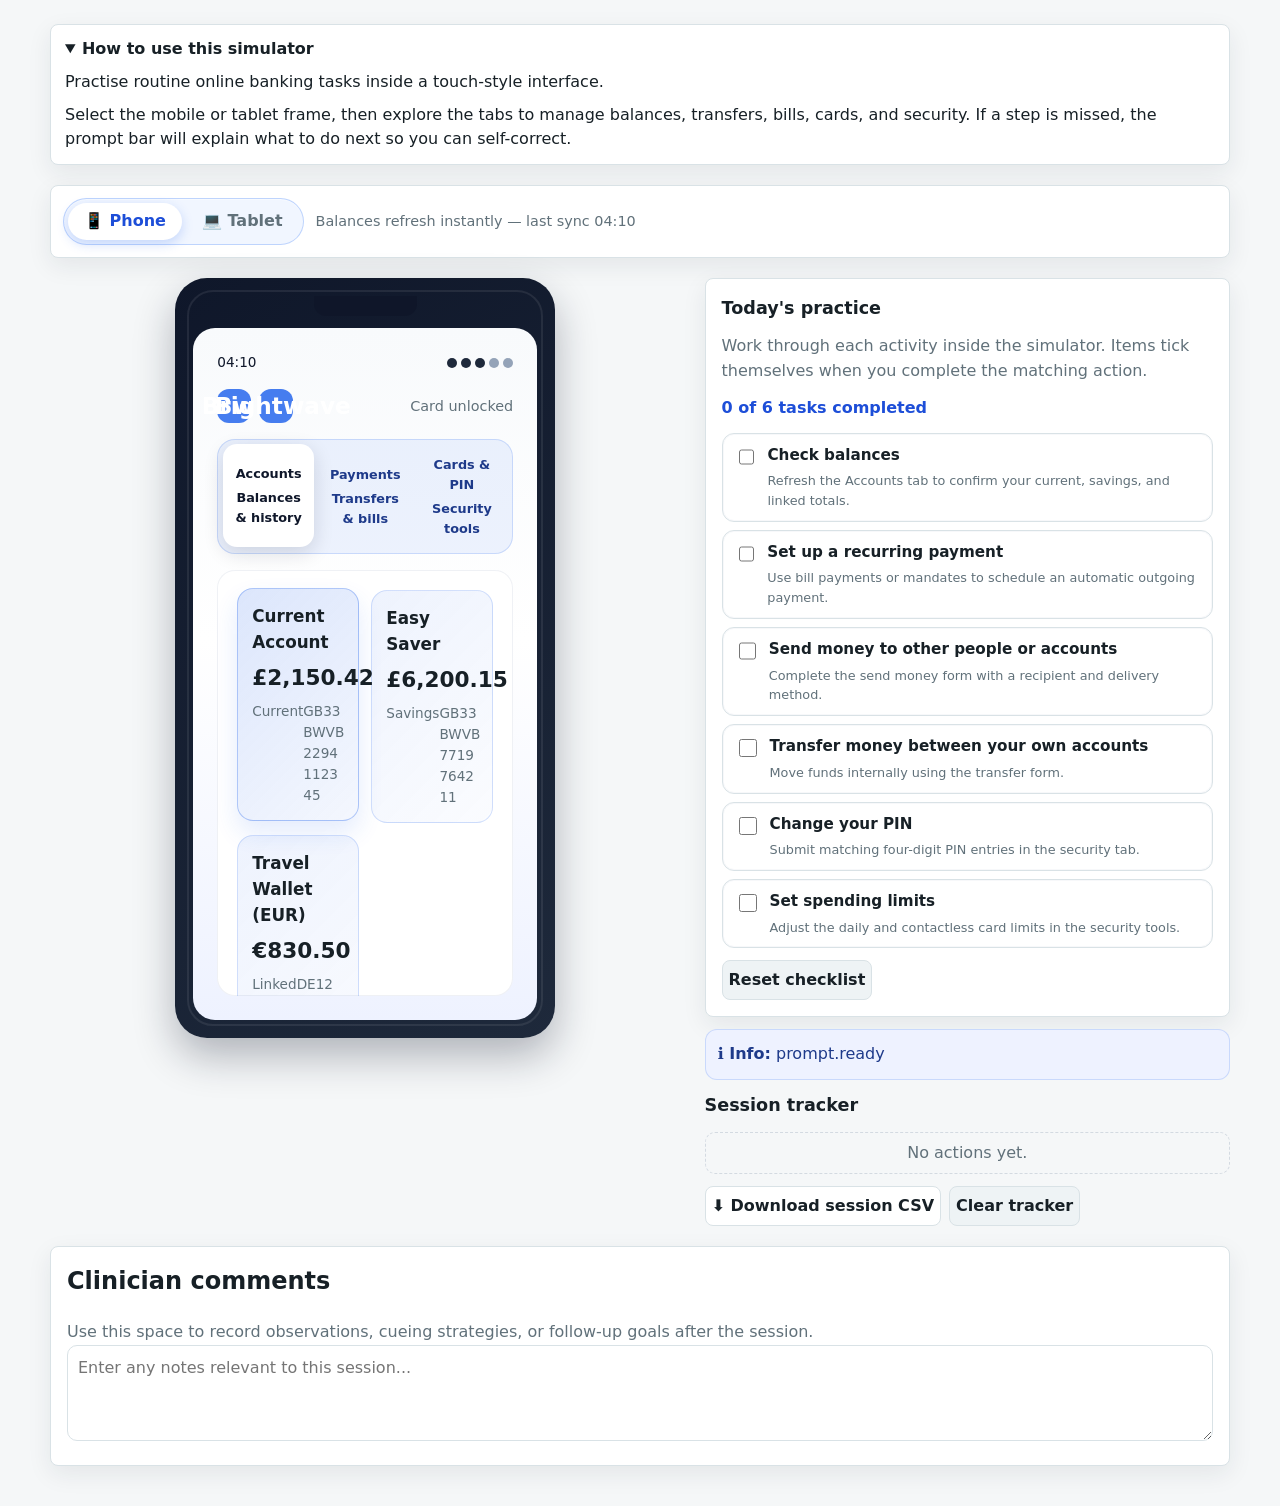
==== apps/brightwave-mobile-banking/index.html @ 8bd6ba07 "Create consolidated micro apps suite" ====
<!doctype html>
<html lang="en">
<head>
  <meta charset="utf-8" />
  <meta name="viewport" content="width=device-width, initial-scale=1" />
  <title>Brightwave Mobile Banking Simulator | Micro Apps Suite</title>
  <link rel="stylesheet" href="../../shared/theme.css" />
  <link rel="stylesheet" href="./app.css" />
  <script defer src="./app.js"></script>
</head>
<body>
  <main id="app-root" class="suite-app">
    <details class="instructions" open>
          <summary data-i18n="instructions.summaryTitle"></summary>
          <p style="margin:.5rem 0 0;" data-i18n="instructions.summaryBody1"></p>
          <p style="margin:.5rem 0 0;" data-i18n="instructions.summaryBody2"></p>
        </details>
    
        <div class="control-bar" data-i18n="toolbar.controlBarAria" data-i18n-attr="aria-label">
          <div class="view-toggle" role="group" data-i18n="toolbar.viewToggleAria" data-i18n-attr="aria-label">
            <button type="button" class="active" data-view="phone" aria-pressed="true" data-i18n="toolbar.phone"></button>
            <button type="button" data-view="tablet" aria-pressed="false" data-i18n="toolbar.tablet"></button>
          </div>
          <div class="quick-status" id="availabilityStatus" aria-live="polite"></div>
        </div>
    
        <div class="layout">
          <section class="device-shell phone" id="deviceShell">
            <div class="device-notch" aria-hidden="true"></div>
            <div class="app-surface" role="application" data-i18n="screen.appAria" data-i18n-attr="aria-label">
              <div class="status-bar">
                <span id="statusTime">09:42</span>
                <div class="signals" aria-hidden="true">
                  <span class="active"></span><span class="active"></span><span class="active"></span><span></span><span></span>
                </div>
              </div>
    
              <header class="app-header">
                <h1><span>Bw</span><span data-i18n="header.brand"></span></h1>
                <div class="quick-status">
                  <span id="cardStatusLabel" data-i18n="status.cardUnlocked"></span>
                </div>
              </header>
    
              <nav class="tab-nav" data-i18n="navigation.aria" data-i18n-attr="aria-label">
                <button type="button" class="active" data-tab="accounts" aria-pressed="true">
                  <span data-i18n="navigation.accounts.label"></span>
                  <span data-i18n="navigation.accounts.hint"></span>
                </button>
                <button type="button" data-tab="payments" aria-pressed="false">
                  <span data-i18n="navigation.payments.label"></span>
                  <span data-i18n="navigation.payments.hint"></span>
                </button>
                <button type="button" data-tab="security" aria-pressed="false">
                  <span data-i18n="navigation.security.label"></span>
                  <span data-i18n="navigation.security.hint"></span>
                </button>
              </nav>
    
              <div class="app-body">
                <section class="tab-panel active" id="tab-accounts" data-i18n="panels.accounts" data-i18n-attr="aria-label">
                  <div class="cards-grid cols-2" id="accountsGrid" aria-live="polite"></div>
    
                  <div class="transactions-panel">
                    <div class="filter-bar">
                      <label for="accountFilter" style="font-weight:600;" data-i18n="accounts.filterLabel"></label>
                      <select id="accountFilter"></select>
                      <button class="button" id="refreshBtn" type="button" data-i18n="accounts.refresh"></button>
                      <div style="margin-left:auto; font-size:0.9rem; color:var(--muted);" data-i18n="accounts.pendingHint"></div>
                    </div>
    
                    <div class="transaction-list" id="transactionList"></div>
                    <div class="spending-summary" id="spendingSummary" aria-live="polite"></div>
                    <div class="export-actions">
                      <button class="button" type="button" id="exportCsvBtn" data-i18n="accounts.exportCsv"></button>
                      <button class="button" type="button" id="exportPdfBtn" data-i18n="accounts.exportPdf"></button>
                    </div>
                  </div>
                </section>
    
                <section class="tab-panel" id="tab-payments" data-i18n="panels.payments" data-i18n-attr="aria-label">
                  <div class="cards-grid cols-2">
                    <form class="form-card" id="transferForm">
                      <h3 data-i18n="forms.transfer.title"></h3>
                      <label for="transferFrom" data-i18n="forms.transfer.from"></label>
                      <select id="transferFrom" required></select>
                      <label for="transferTo" data-i18n="forms.transfer.to"></label>
                      <select id="transferTo" required></select>
                      <label for="transferAmount" data-i18n="forms.transfer.amount"></label>
                      <input id="transferAmount" type="number" min="1" step="0.01" required />
                      <button type="submit" class="button primary" data-i18n="forms.transfer.submit"></button>
                    </form>
    
                    <form class="form-card" id="billForm">
                      <h3 data-i18n="forms.bill.title"></h3>
                      <label for="billAccount" data-i18n="forms.bill.payFrom"></label>
                      <select id="billAccount" required></select>
                      <label for="billPayee" data-i18n="forms.bill.payee"></label>
                      <select id="billPayee" required></select>
                      <label for="billAmount" data-i18n="forms.bill.amount"></label>
                      <input id="billAmount" type="number" min="1" step="0.01" required />
                      <label for="billFrequency" data-i18n="forms.bill.frequency"></label>
                      <select id="billFrequency" required></select>
                      <button type="submit" class="button primary" data-i18n="forms.bill.submit"></button>
                    </form>
    
                    <form class="form-card" id="sendMoneyForm">
                      <h3 data-i18n="forms.send.title"></h3>
                      <label for="sendFrom" data-i18n="forms.send.from"></label>
                      <select id="sendFrom" required></select>
                      <label for="sendRecipient" data-i18n="forms.send.recipient"></label>
                      <input id="sendRecipient" type="text" required data-i18n="forms.send.recipientPlaceholder" data-i18n-attr="placeholder" />
                      <label for="sendAmount" data-i18n="forms.send.amount"></label>
                      <input id="sendAmount" type="number" min="1" step="0.01" required />
                      <label for="sendMethod" data-i18n="forms.send.method"></label>
                      <select id="sendMethod" required></select>
                      <label for="sendReference" data-i18n="forms.send.reference"></label>
                      <input id="sendReference" type="text" data-i18n="forms.send.referencePlaceholder" data-i18n-attr="placeholder" />
                      <button type="submit" class="button primary" data-i18n="forms.send.submit"></button>
                    </form>
    
                    <form class="form-card" id="newDebitForm">
                      <h3 data-i18n="forms.debit.title"></h3>
                      <label for="debitType" data-i18n="forms.debit.type"></label>
                      <select id="debitType" required>
                        <option value="directDebit" data-i18n="forms.debit.typeDirectDebit"></option>
                        <option value="standingOrder" data-i18n="forms.debit.typeStandingOrder"></option>
                      </select>
                      <label for="debitName" data-i18n="forms.debit.name"></label>
                      <input id="debitName" type="text" required data-i18n="forms.debit.namePlaceholder" data-i18n-attr="placeholder" />
                      <label for="debitAmount" data-i18n="forms.debit.amount"></label>
                      <input id="debitAmount" type="number" min="1" step="0.01" required />
                      <label for="debitSchedule" data-i18n="forms.debit.schedule"></label>
                      <input id="debitSchedule" type="text" required data-i18n="forms.debit.schedulePlaceholder" data-i18n-attr="placeholder" />
                      <button type="submit" class="button primary" data-i18n="forms.debit.submit"></button>
                    </form>
                  </div>
    
                  <div class="cards-grid cols-2" style="margin-top:12px;">
                    <div class="list-card" id="directDebitList">
                      <h3 data-i18n="mandates.directDebits.title"></h3>
                      <div id="directDebitItems"></div>
                    </div>
                    <div class="list-card" id="standingOrderList">
                      <h3 data-i18n="mandates.standingOrders.title"></h3>
                      <div id="standingOrderItems"></div>
                    </div>
                  </div>
                </section>
    
                <section class="tab-panel" id="tab-security" data-i18n="panels.security" data-i18n-attr="aria-label">
                  <div class="cards-grid cols-2">
                    <div class="card-preview" aria-live="polite">
                      <div class="line"><span data-i18n="card.preview.name"></span><span id="cardLockBadge" data-i18n="card.preview.badgeActive"></span></div>
                      <div class="digits">4934 •••• •••• <span id="cardDigits">5126</span></div>
                      <div class="line"><span data-i18n="card.preview.holder"></span><span>Jordan Rivers</span></div>
                      <div class="line"><span data-i18n="card.preview.expires"></span><span>07/28</span></div>
                    </div>
    
                    <div class="form-card" id="cardControls">
                      <h3 data-i18n="card.controls.title"></h3>
                      <button type="button" class="button" id="lockCardBtn" data-i18n="card.controls.lock"></button>
                      <button type="button" class="button" id="unlockCardBtn" disabled data-i18n="card.controls.unlock"></button>
                    </div>
    
                    <form class="form-card" id="limitForm">
                      <h3 data-i18n="limits.title"></h3>
                      <p class="helper" style="margin:0;" data-i18n="limits.helper"></p>
                      <div class="limit-summary" id="limitSummary" aria-live="polite"></div>
                      <label for="limitDaily" data-i18n="limits.daily"></label>
                      <input id="limitDaily" type="number" min="100" max="5000" step="50" required />
                      <label for="limitContactless" data-i18n="limits.contactless"></label>
                      <input id="limitContactless" type="number" min="10" max="500" step="5" required />
                      <button type="submit" class="button primary" data-i18n="limits.submit"></button>
                    </form>
    
                    <form class="form-card" id="pinForm">
                      <h3 data-i18n="pin.title"></h3>
                      <label for="pinNew" data-i18n="pin.new"></label>
                      <input id="pinNew" type="password" inputmode="numeric" pattern="\d{4}" maxlength="4" required />
                      <label for="pinConfirm" data-i18n="pin.confirm"></label>
                      <input id="pinConfirm" type="password" inputmode="numeric" pattern="\d{4}" maxlength="4" required />
                      <button type="submit" class="button primary" data-i18n="pin.submit"></button>
                    </form>
    
                    <form class="form-card" id="cardRequestForm">
                      <h3 data-i18n="card.request.title"></h3>
                      <label for="cardReason" data-i18n="card.request.reason"></label>
                      <select id="cardReason" required></select>
                      <label for="deliveryNotes" data-i18n="card.request.delivery"></label>
                      <textarea id="deliveryNotes" rows="3" data-i18n="card.request.deliveryPlaceholder" data-i18n-attr="placeholder"></textarea>
                      <button type="submit" class="button primary" data-i18n="card.request.submit"></button>
                    </form>
                  </div>
                </section>
              </div>
            </div>
          </section>
    
          <aside data-i18n="sidebar.aria" data-i18n-attr="aria-label" style="display:flex;flex-direction:column;gap:12px;">
            <section class="task-card" data-i18n="tasks.aria" data-i18n-attr="aria-label">
              <h2 data-i18n="tasks.title"></h2>
              <p class="helper" style="margin:0;" data-i18n="tasks.helper"></p>
              <div class="task-progress" id="taskProgress" aria-live="polite"></div>
              <ul class="task-list" id="practiceTasksList"></ul>
              <button type="button" class="button secondary" id="resetTasksBtn" data-i18n="tasks.reset"></button>
            </section>
            <div class="prompt-area" id="promptArea" role="status" aria-live="assertive"></div>
            <section id="sessionNotes" class="card">
              <h2 data-i18n="session.title"></h2>
              <ul id="sessionTimeline" aria-live="polite"></ul>
              <div class="tracker-actions">
                <button class="button" type="button" id="exportSessionCsvBtn" data-i18n="session.download"></button>
                <button class="button secondary" type="button" id="clearTimelineBtn" data-i18n="session.clear"></button>
              </div>
            </section>
          </aside>
        </div>
    
        <section id="clinician-notes">
          <h2 style="margin-top:0;" data-i18n="clinician.title"></h2>
          <p class="helper" style="margin:.25rem 0 0;" data-i18n="clinician.helper"></p>
          <textarea id="clinician-comment" data-i18n="clinician.placeholder" data-i18n-attr="placeholder"></textarea>
        </section>
  </main>
</body>
</html>
---- shared/theme.css ----
:root {
  color-scheme: light;
  --page: #f5f7f8;
  --surface: #ffffff;
  --surface-muted: #eef3f5;
  --surface-soft: #f8fafb;
  --text: #172026;
  --muted: #61717a;
  --line: #d9e2e6;
  --border: #d9e2e6;
  --line-strong: #b9c7ce;
  --accent: #167c8c;
  --accent-strong: #0f6673;
  --accent-600: #0f6673;
  --accent-700: #0b5360;
  --accent-soft: #e1f2f4;
  --good: #16794c;
  --warn: #a56516;
  --bad: #b42318;
  --pill: #eef3f5;
  --radius: 8px;
  --shadow: 0 8px 24px rgba(24, 39, 51, 0.08);
  --max-width: 1180px;
  font-family: Inter, ui-sans-serif, system-ui, -apple-system, BlinkMacSystemFont, "Segoe UI", sans-serif;
}

* {
  box-sizing: border-box;
}

body {
  margin: 0;
  min-height: 100vh;
  background: var(--page);
  color: var(--text);
  line-height: 1.55;
  -webkit-font-smoothing: antialiased;
}

button,
input,
select,
textarea {
  font: inherit;
}

button,
.button,
.btn,
.mia-btn {
  border-radius: var(--radius);
}

:focus-visible {
  outline: 3px solid rgba(22, 124, 140, 0.35);
  outline-offset: 3px;
}

.suite-app,
.viewport,
.container,
.main-layout {
  color: var(--text);
}

.suite-app {
  width: min(var(--max-width), calc(100% - 32px));
  margin: 0 auto;
  padding: 24px 0 40px;
}

.button,
.btn,
.mia-btn {
  appearance: none;
  min-height: 40px;
  border: 1px solid var(--line);
  background: var(--surface);
  color: var(--text);
  cursor: pointer;
  font-weight: 700;
}

.button.primary,
.btn-primary,
.btn.primary,
.mia-btn.primary,
.btn-checkout,
.finish-btn {
  background: var(--accent);
  border-color: var(--accent);
  color: #fff;
}

.button.secondary,
.btn-secondary,
.mia-btn.ghost {
  background: var(--surface-muted);
  border-color: var(--line);
  color: var(--text);
}

.card,
.task-card,
.mia-card,
.instruction-card,
.task-panel,
.modal,
.screen-content,
.reading-pane,
.composer,
.sidebar,
.menu-board,
.ticket-rail,
.station-info,
.paper-list,
.shop-floor,
.receipt {
  border-radius: var(--radius);
}

.helper,
.small,
.muted {
  color: var(--muted);
}

textarea,
input,
select {
  border-radius: var(--radius);
  border: 1px solid var(--line);
}

@media (max-width: 760px) {
  .suite-app {
    width: min(100% - 20px, var(--max-width));
    padding-top: 14px;
  }
}
---- apps/brightwave-mobile-banking/app.css ----
:root {
      --accent: #2563eb;
      --accent-strong: #1d4ed8;
      --good: #15803d;
      --warn: #b45309;
      --bad: #b91c1c;
      --surface-soft: color-mix(in oklab, var(--surface) 88%, var(--accent) 6%);
    }

    main {
      display: flex;
      flex-direction: column;
      gap: clamp(12px, 1.8vw, 20px);
    }

    details.instructions {
      background: var(--surface);
      border: 1px solid var(--line);
      border-radius: var(--radius);
      padding: 12px 14px;
      box-shadow: var(--shadow);
    }

    details.instructions summary {
      cursor: pointer;
      font-weight: 600;
    }

    .control-bar {
      display: flex;
      flex-wrap: wrap;
      gap: 12px;
      align-items: center;
      background: var(--surface);
      border: 1px solid var(--line);
      border-radius: var(--radius);
      padding: 12px;
      box-shadow: var(--shadow);
    }

    .task-card {
      background: var(--surface);
      border: 1px solid var(--line);
      border-radius: var(--radius);
      padding: 16px;
      box-shadow: var(--shadow);
      display: flex;
      flex-direction: column;
      gap: 12px;
    }

    .task-card h2 {
      margin: 0;
      font-size: 1.1rem;
    }

    .task-card .task-progress {
      font-weight: 600;
      color: var(--accent-strong);
    }

    .task-card .button {
      align-self: flex-start;
    }

    .task-list {
      list-style: none;
      margin: 0;
      padding: 0;
      display: flex;
      flex-direction: column;
      gap: 8px;
    }

    .task-list li {
      margin: 0;
    }

    .task-item {
      display: flex;
      gap: 10px;
      align-items: flex-start;
      padding: 10px 12px;
      border-radius: 12px;
      border: 1px solid var(--line);
      background: white;
      box-shadow: inset 0 0 0 1px rgba(148, 163, 184, 0.08);
      transition: border 0.2s ease, background 0.2s ease, box-shadow 0.2s ease;
      cursor: pointer;
    }

    .task-item input[type="checkbox"] {
      margin-top: 4px;
      width: 18px;
      height: 18px;
      accent-color: var(--accent-strong);
      cursor: pointer;
    }

    .task-item input[type="checkbox"]:focus-visible {
      outline: 2px solid var(--accent-strong);
      outline-offset: 2px;
    }

    .task-item span {
      display: flex;
      flex-direction: column;
      gap: 4px;
    }

    .task-item span strong {
      font-size: 0.95rem;
    }

    .task-item span small {
      font-size: 0.8rem;
      color: var(--muted);
    }

    .task-list li.complete .task-item {
      border-color: color-mix(in oklab, var(--good) 50%, white 40%);
      background: color-mix(in oklab, var(--good) 12%, white 90%);
      box-shadow: inset 0 0 0 1px color-mix(in oklab, var(--good) 22%, white 80%);
    }

    .task-list li.complete .task-item span strong {
      color: var(--good);
    }

    .view-toggle {
      display: inline-flex;
      align-items: center;
      gap: 4px;
      background: var(--surface-soft);
      border-radius: 999px;
      border: 1px solid color-mix(in oklab, var(--accent) 28%, white 55%);
      padding: 4px;
      box-shadow: inset 0 1px 0 rgba(255, 255, 255, 0.4);
    }

    .view-toggle button {
      border: none;
      background: transparent;
      color: var(--muted);
      padding: 6px 16px;
      border-radius: 999px;
      font-weight: 600;
      cursor: pointer;
      transition: background 0.2s ease, color 0.2s ease, box-shadow 0.2s ease;
      white-space: nowrap;
    }

    .view-toggle button:focus-visible {
      outline: 2px solid color-mix(in oklab, var(--accent) 55%, white 35%);
      outline-offset: 2px;
    }

    .view-toggle button.active {
      background: white;
      color: var(--accent-strong);
      box-shadow: 0 4px 12px rgba(37, 99, 235, 0.22);
    }

    .layout {
      display: grid;
      grid-template-columns: minmax(0, 1fr);
      gap: clamp(12px, 2vw, 24px);
      align-items: flex-start;
    }

    @media (min-width: 960px) {
      .layout {
        grid-template-columns: minmax(0, 1.2fr) minmax(260px, 1fr);
      }
    }

    .device-shell {
      position: relative;
      margin: 0 auto;
      background: linear-gradient(145deg, #0f172a, #1e293b);
      border-radius: 32px;
      padding: 18px;
      box-shadow: 0 18px 40px rgba(15, 23, 42, 0.3);
      transition: width 0.3s ease, height 0.3s ease;
      display: flex;
      flex-direction: column;
      align-items: stretch;
      height: clamp(540px, 88vh, 820px);
      max-width: 100%;
    }

    .device-shell::after {
      content: '';
      position: absolute;
      inset: 12px;
      border-radius: 26px;
      border: 2px solid rgba(255, 255, 255, 0.08);
      pointer-events: none;
    }

    .device-shell.phone {
      width: min(100%, clamp(300px, 72vw, 380px));
      height: clamp(560px, 88vh, 760px);
    }

    .device-shell.tablet {
      width: min(100%, clamp(540px, 88vw, 820px));
      height: clamp(520px, 88vh, 680px);
    }

    @media (max-width: 1200px) {
      .device-shell.tablet {
        width: min(100%, clamp(540px, 80vw, 760px));
      }
    }

    .device-notch {
      height: 20px;
      width: 30%;
      background: rgba(15, 23, 42, 0.95);
      border-radius: 0 0 12px 12px;
      margin: 0 auto 12px;
    }

    .app-surface {
      position: relative;
      background: linear-gradient(180deg, #f8fafc 0%, #fff 45%, #eef2ff 100%);
      border-radius: 22px;
      padding: clamp(14px, 2vw, 24px);
      display: flex;
      flex-direction: column;
      gap: 16px;
      overflow: hidden;
      flex: 1;
      height: 100%;
    }

    .status-bar {
      display: flex;
      justify-content: space-between;
      align-items: center;
      color: #0f172a;
      font-size: 0.85rem;
    }

    .status-bar .signals {
      display: flex;
      gap: 4px;
    }

    .status-bar .signals span {
      width: 10px;
      height: 10px;
      border-radius: 50%;
      background: #94a3b8;
    }

    .status-bar .signals span.active {
      background: #1e293b;
    }

    .app-header {
      display: flex;
      justify-content: space-between;
      align-items: center;
      gap: 12px;
    }

    .app-header h1 {
      font-size: clamp(1.15rem, 1.9vw, 1.45rem);
      margin: 0;
      display: flex;
      align-items: center;
      gap: 8px;
    }

    .app-header h1 span {
      display: inline-flex;
      align-items: center;
      justify-content: center;
      width: 34px;
      height: 34px;
      border-radius: 12px;
      background: color-mix(in oklab, var(--accent) 85%, white 10%);
      color: white;
      font-weight: 600;
    }

    .quick-status {
      display: flex;
      gap: 8px;
      align-items: center;
      font-size: 0.9rem;
      color: var(--muted);
    }

    .tab-nav {
      display: grid;
      grid-template-columns: repeat(3, minmax(0, 1fr));
      gap: 6px;
      background: rgba(37, 99, 235, 0.08);
      padding: 6px;
      border-radius: 18px;
      box-shadow: inset 0 0 0 1px rgba(37, 99, 235, 0.18);
    }

    .tab-nav button {
      border: none;
      background: transparent;
      padding: 10px;
      border-radius: 14px;
      font-weight: 600;
      color: #1e3a8a;
      display: flex;
      flex-direction: column;
      gap: 4px;
      align-items: center;
      justify-content: center;
      cursor: pointer;
      transition: background 0.2s ease, color 0.2s ease, transform 0.2s ease;
    }

    .tab-nav button:focus-visible {
      outline: 2px solid rgba(37, 99, 235, 0.6);
      outline-offset: 2px;
    }

    .tab-nav button.active {
      background: white;
      color: #0f172a;
      box-shadow: 0 6px 20px rgba(15, 23, 42, 0.14);
      transform: translateY(-1px);
    }

    .tab-nav button span {
      font-size: 0.8rem;
      color: inherit;
    }

    .app-body {
      flex: 1;
      min-height: 0;
      display: flex;
      flex-direction: column;
      overflow: hidden;
      position: relative;
      border-radius: 18px;
      background: white;
      box-shadow: inset 0 0 0 1px rgba(148, 163, 184, 0.15);
    }

    .tab-panel {
      display: none;
      padding: clamp(14px, 2vw, 20px);
      height: 100%;
      overflow-y: auto;
    }

    .tab-panel.active {
      display: block;
    }

    .cards-grid {
      display: grid;
      gap: 12px;
    }

    @media (min-width: 600px) {
      .cards-grid.cols-2 {
        grid-template-columns: repeat(2, minmax(0, 1fr));
      }
    }

    .account-card {
      background: linear-gradient(135deg, rgba(37, 99, 235, 0.08), rgba(37, 99, 235, 0.02));
      border-radius: 16px;
      padding: 14px;
      border: 1px solid rgba(37, 99, 235, 0.18);
      display: flex;
      flex-direction: column;
      gap: 6px;
      cursor: pointer;
      transition: transform 0.2s ease, box-shadow 0.2s ease;
    }

    .account-card:hover,
    .account-card.active {
      transform: translateY(-2px);
      box-shadow: 0 12px 24px rgba(37, 99, 235, 0.12);
      border-color: rgba(37, 99, 235, 0.32);
      background: linear-gradient(135deg, rgba(37, 99, 235, 0.16), rgba(37, 99, 235, 0.05));
    }

    .account-card h3 {
      margin: 0;
      font-size: 1.05rem;
    }

    .account-card .balance {
      font-size: 1.35rem;
      font-weight: 700;
    }

    .account-card .meta {
      display: flex;
      justify-content: space-between;
      font-size: 0.85rem;
      color: var(--muted);
    }

    .transactions-panel {
      margin-top: 8px;
      background: #f8fafc;
      border-radius: 14px;
      padding: 12px;
      display: flex;
      flex-direction: column;
      gap: 12px;
    }

    .filter-bar {
      display: flex;
      flex-wrap: wrap;
      gap: 8px;
      align-items: center;
    }

    .filter-bar select,
    .filter-bar button {
      min-height: 38px;
    }

    .transaction-list {
      display: flex;
      flex-direction: column;
      gap: 10px;
    }

    .transaction-item {
      background: white;
      border-radius: 12px;
      padding: 12px;
      display: grid;
      gap: 4px;
      grid-template-columns: 1fr auto;
      border: 1px solid rgba(15, 23, 42, 0.08);
    }

    .transaction-item.pending {
      border-style: dashed;
      border-color: rgba(234, 179, 8, 0.8);
      background: #fffbeb;
    }

    .transaction-item .category {
      font-size: 0.8rem;
      color: var(--muted);
    }

    .transaction-item .amount {
      font-weight: 700;
      font-size: 1rem;
      text-align: right;
    }

    .transaction-item .amount.debit {
      color: var(--bad);
    }

    .transaction-item .amount.credit {
      color: var(--good);
    }

    .transaction-item .details {
      font-size: 0.85rem;
      color: var(--muted);
      grid-column: span 2;
      display: flex;
      justify-content: space-between;
      flex-wrap: wrap;
      gap: 6px;
    }

    .spending-summary {
      background: white;
      border-radius: 12px;
      padding: 12px;
      border: 1px solid rgba(37, 99, 235, 0.12);
    }

    .spending-summary h4 {
      margin: 0 0 6px;
    }

    .spending-summary ul {
      margin: 0;
      padding-left: 18px;
      font-size: 0.9rem;
      display: grid;
      gap: 4px;
    }

    .form-card {
      background: #f8fafc;
      border-radius: 14px;
      padding: 14px;
      border: 1px solid rgba(148, 163, 184, 0.28);
      display: grid;
      gap: 10px;
    }

    .form-card h3 {
      margin: 0;
      font-size: 1.05rem;
    }

    .form-card label {
      font-weight: 600;
      font-size: 0.9rem;
    }

    .form-card input,
    .form-card select,
    .form-card textarea {
      width: 100%;
      padding: 8px 10px;
      border-radius: 10px;
      border: 1px solid rgba(148, 163, 184, 0.6);
      font: inherit;
      background: white;
    }

    .form-card button {
      justify-self: start;
    }

    .list-card {
      background: white;
      border-radius: 12px;
      padding: 12px;
      border: 1px solid rgba(148, 163, 184, 0.22);
      display: grid;
      gap: 10px;
    }

    .list-card h3 {
      margin: 0;
      font-size: 1.05rem;
    }

    .list-item {
      display: flex;
      justify-content: space-between;
      align-items: center;
      gap: 10px;
      padding: 8px 0;
      border-bottom: 1px solid rgba(148, 163, 184, 0.18);
    }

    .list-item:last-child {
      border-bottom: none;
    }

    .list-item span.meta {
      font-size: 0.85rem;
      color: var(--muted);
    }

    .list-item button {
      min-width: 120px;
    }

    .prompt-area {
      border-radius: 12px;
      padding: 12px;
      background: #eef2ff;
      border: 1px solid rgba(37, 99, 235, 0.18);
      color: #1e3a8a;
      min-height: 42px;
    }

    .prompt-area.error {
      background: #fef2f2;
      border-color: rgba(239, 68, 68, 0.45);
      color: #991b1b;
    }

    .prompt-area.success {
      background: #ecfdf5;
      border-color: rgba(16, 185, 129, 0.4);
      color: #047857;
    }

    .prompt-area .next-step {
      display: block;
      font-size: 0.85rem;
      color: inherit;
      margin-top: 4px;
    }

    #sessionNotes {
      display: flex;
      flex-direction: column;
      gap: 12px;
    }

    #sessionTimeline {
      list-style: none;
      margin: 0;
      padding: 0;
      display: grid;
      gap: 8px;
    }

    #sessionTimeline li {
      background: #f8fafc;
      border: 1px solid rgba(148, 163, 184, 0.35);
      border-radius: 10px;
      padding: 8px 10px;
      display: flex;
      flex-direction: column;
      gap: 3px;
    }

    #sessionTimeline li time {
      font-size: 0.8rem;
      font-weight: 600;
      color: #1e3a8a;
      letter-spacing: 0.02em;
    }

    #sessionTimeline li span {
      font-size: 0.92rem;
      color: #0f172a;
    }

    #sessionTimeline li.empty {
      border-style: dashed;
      color: var(--muted);
      background: transparent;
      align-items: center;
    }

    #sessionNotes h2 {
      margin: 0;
      font-size: 1.1rem;
    }

    .tracker-actions {
      display: flex;
      flex-wrap: wrap;
      gap: 8px;
    }

    .export-actions {
      display: flex;
      gap: 8px;
      flex-wrap: wrap;
    }

    .card-preview {
      background: linear-gradient(135deg, #1e3a8a, #2563eb);
      color: white;
      padding: 16px;
      border-radius: 18px;
      display: grid;
      gap: 12px;
      font-family: 'SF Pro Display', 'Segoe UI', sans-serif;
    }

    .card-preview .line {
      display: flex;
      justify-content: space-between;
      font-size: 0.9rem;
      opacity: 0.85;
    }

    .card-preview .digits {
      font-size: 1.3rem;
      letter-spacing: 4px;
    }

    .limit-summary {
      background: #f1f5f9;
      border-radius: 10px;
      padding: 6px 10px;
      font-size: 0.85rem;
      color: #0f172a;
    }

    #clinician-notes {
      background: var(--surface);
      border: 1px solid var(--line);
      border-radius: var(--radius);
      padding: 16px;
      box-shadow: var(--shadow);
    }

    #clinician-notes textarea {
      width: 100%;
      padding: 10px;
      border-radius: 10px;
      border: 1px solid var(--line);
      font: inherit;
      resize: vertical;
      min-height: 96px;
      background: white;
    }
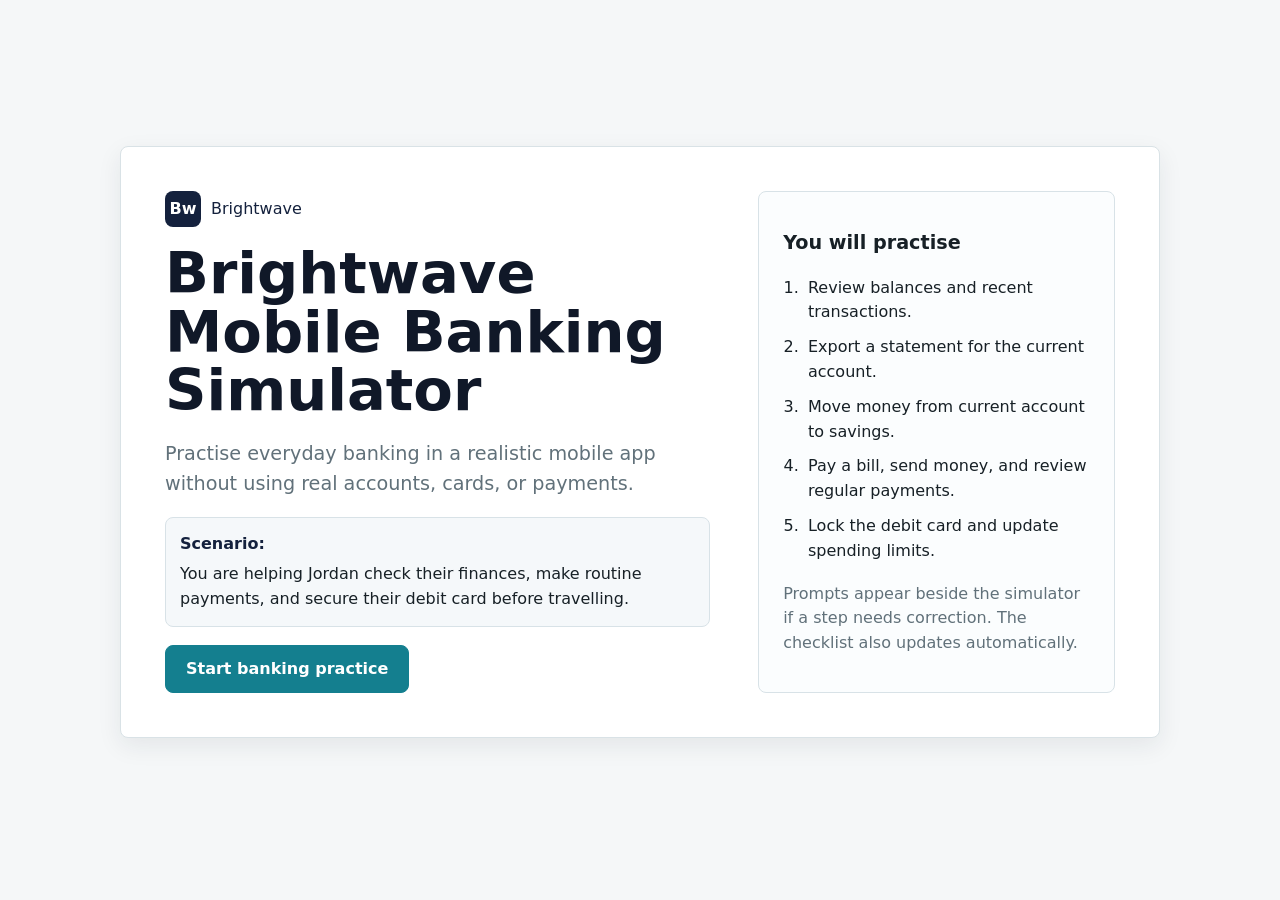
==== commit 16b6a7dc: "Refine retained app experiences" ====
--- a/apps/brightwave-mobile-banking/index.html
+++ b/apps/brightwave-mobile-banking/index.html
@@ -10,18 +10,48 @@
 </head>
 <body>
   <main id="app-root" class="suite-app">
-    <details class="instructions" open>
-          <summary data-i18n="instructions.summaryTitle"></summary>
-          <p style="margin:.5rem 0 0;" data-i18n="instructions.summaryBody1"></p>
-          <p style="margin:.5rem 0 0;" data-i18n="instructions.summaryBody2"></p>
-        </details>
-    
+    <section id="introScreen" class="bank-stage intro-screen" aria-labelledby="introTitle">
+      <div class="intro-panel">
+        <div class="intro-copy">
+          <div class="brand-lockup" aria-hidden="true">
+            <span class="brand-mark">Bw</span>
+            <span>Brightwave</span>
+          </div>
+          <h1 id="introTitle" data-i18n="instructions.title"></h1>
+          <p class="intro-lead" data-i18n="instructions.lead"></p>
+          <div class="scenario-note">
+            <strong data-i18n="instructions.scenarioTitle"></strong>
+            <span data-i18n="instructions.scenarioBody"></span>
+          </div>
+          <button id="startPracticeBtn" class="button primary start-button" type="button" data-i18n="instructions.start"></button>
+        </div>
+
+        <div class="intro-task-panel" aria-label="Practice overview">
+          <h2 data-i18n="instructions.tasksTitle"></h2>
+          <ol class="intro-task-list">
+            <li data-i18n="instructions.tasks.review"></li>
+            <li data-i18n="instructions.tasks.statement"></li>
+            <li data-i18n="instructions.tasks.transfer"></li>
+            <li data-i18n="instructions.tasks.payments"></li>
+            <li data-i18n="instructions.tasks.cards"></li>
+          </ol>
+          <p data-i18n="instructions.support"></p>
+        </div>
+      </div>
+    </section>
+
+    <section id="practiceScreen" class="bank-stage practice-screen hidden" aria-label="Brightwave practice workspace">
         <div class="control-bar" data-i18n="toolbar.controlBarAria" data-i18n-attr="aria-label">
+          <div class="workspace-title">
+            <strong data-i18n="toolbar.workspaceTitle"></strong>
+            <span data-i18n="toolbar.workspaceHint"></span>
+          </div>
           <div class="view-toggle" role="group" data-i18n="toolbar.viewToggleAria" data-i18n-attr="aria-label">
             <button type="button" class="active" data-view="phone" aria-pressed="true" data-i18n="toolbar.phone"></button>
             <button type="button" data-view="tablet" aria-pressed="false" data-i18n="toolbar.tablet"></button>
           </div>
           <div class="quick-status" id="availabilityStatus" aria-live="polite"></div>
+          <button id="backToInstructionsBtn" class="button secondary" type="button" data-i18n="toolbar.instructions"></button>
         </div>
     
         <div class="layout">
@@ -36,11 +66,23 @@
               </div>
     
               <header class="app-header">
-                <h1><span>Bw</span><span data-i18n="header.brand"></span></h1>
-                <div class="quick-status">
+                <h1><span class="brand-mark">Bw</span><span class="brand-name" data-i18n="header.brand"></span></h1>
+                <div class="header-status">
+                  <span class="secure-chip" data-i18n="header.secure"></span>
                   <span id="cardStatusLabel" data-i18n="status.cardUnlocked"></span>
                 </div>
               </header>
+
+              <section class="bank-overview" aria-label="Account overview">
+                <div>
+                  <span data-i18n="header.greeting"></span>
+                  <strong id="availableBalanceLabel"></strong>
+                </div>
+                <div class="overview-meta">
+                  <span data-i18n="header.available"></span>
+                  <span data-i18n="header.protected"></span>
+                </div>
+              </section>
     
               <nav class="tab-nav" data-i18n="navigation.aria" data-i18n-attr="aria-label">
                 <button type="button" class="active" data-tab="accounts" aria-pressed="true">
@@ -59,6 +101,13 @@
     
               <div class="app-body">
                 <section class="tab-panel active" id="tab-accounts" data-i18n="panels.accounts" data-i18n-attr="aria-label">
+                  <div class="panel-heading">
+                    <div>
+                      <h2 data-i18n="accounts.overviewTitle"></h2>
+                      <p data-i18n="accounts.overviewHelper"></p>
+                    </div>
+                    <span data-i18n="accounts.badge"></span>
+                  </div>
                   <div class="cards-grid cols-2" id="accountsGrid" aria-live="polite"></div>
     
                   <div class="transactions-panel">
@@ -79,6 +128,12 @@
                 </section>
     
                 <section class="tab-panel" id="tab-payments" data-i18n="panels.payments" data-i18n-attr="aria-label">
+                  <div class="panel-heading">
+                    <div>
+                      <h2 data-i18n="payments.title"></h2>
+                      <p data-i18n="payments.helper"></p>
+                    </div>
+                  </div>
                   <div class="cards-grid cols-2">
                     <form class="form-card" id="transferForm">
                       <h3 data-i18n="forms.transfer.title"></h3>
@@ -99,7 +154,7 @@
                       <select id="billPayee" required></select>
                       <label for="billAmount" data-i18n="forms.bill.amount"></label>
                       <input id="billAmount" type="number" min="1" step="0.01" required />
-                      <label for="billFrequency" data-i18n="forms.bill.frequency"></label>
+                      <label for="billFrequency" data-i18n="forms.bill.frequencyLabel"></label>
                       <select id="billFrequency" required></select>
                       <button type="submit" class="button primary" data-i18n="forms.bill.submit"></button>
                     </form>
@@ -149,6 +204,12 @@
                 </section>
     
                 <section class="tab-panel" id="tab-security" data-i18n="panels.security" data-i18n-attr="aria-label">
+                  <div class="panel-heading">
+                    <div>
+                      <h2 data-i18n="security.title"></h2>
+                      <p data-i18n="security.helper"></p>
+                    </div>
+                  </div>
                   <div class="cards-grid cols-2">
                     <div class="card-preview" aria-live="polite">
                       <div class="line"><span data-i18n="card.preview.name"></span><span id="cardLockBadge" data-i18n="card.preview.badgeActive"></span></div>
@@ -202,6 +263,7 @@
               <h2 data-i18n="tasks.title"></h2>
               <p class="helper" style="margin:0;" data-i18n="tasks.helper"></p>
               <div class="task-progress" id="taskProgress" aria-live="polite"></div>
+              <div class="task-meter" aria-hidden="true"><span id="taskMeterFill"></span></div>
               <ul class="task-list" id="practiceTasksList"></ul>
               <button type="button" class="button secondary" id="resetTasksBtn" data-i18n="tasks.reset"></button>
             </section>
@@ -222,6 +284,7 @@
           <p class="helper" style="margin:.25rem 0 0;" data-i18n="clinician.helper"></p>
           <textarea id="clinician-comment" data-i18n="clinician.placeholder" data-i18n-attr="placeholder"></textarea>
         </section>
+    </section>
   </main>
 </body>
 </html>
--- a/apps/brightwave-mobile-banking/app.css
+++ b/apps/brightwave-mobile-banking/app.css
@@ -1,708 +1,896 @@
 :root {
-      --accent: #2563eb;
-      --accent-strong: #1d4ed8;
-      --good: #15803d;
-      --warn: #b45309;
-      --bad: #b91c1c;
-      --surface-soft: color-mix(in oklab, var(--surface) 88%, var(--accent) 6%);
-    }
-
-    main {
-      display: flex;
-      flex-direction: column;
-      gap: clamp(12px, 1.8vw, 20px);
-    }
-
-    details.instructions {
-      background: var(--surface);
-      border: 1px solid var(--line);
-      border-radius: var(--radius);
-      padding: 12px 14px;
-      box-shadow: var(--shadow);
-    }
-
-    details.instructions summary {
-      cursor: pointer;
-      font-weight: 600;
-    }
-
-    .control-bar {
-      display: flex;
-      flex-wrap: wrap;
-      gap: 12px;
-      align-items: center;
-      background: var(--surface);
-      border: 1px solid var(--line);
-      border-radius: var(--radius);
-      padding: 12px;
-      box-shadow: var(--shadow);
-    }
-
-    .task-card {
-      background: var(--surface);
-      border: 1px solid var(--line);
-      border-radius: var(--radius);
-      padding: 16px;
-      box-shadow: var(--shadow);
-      display: flex;
-      flex-direction: column;
-      gap: 12px;
-    }
-
-    .task-card h2 {
-      margin: 0;
-      font-size: 1.1rem;
-    }
-
-    .task-card .task-progress {
-      font-weight: 600;
-      color: var(--accent-strong);
-    }
-
-    .task-card .button {
-      align-self: flex-start;
-    }
-
-    .task-list {
-      list-style: none;
-      margin: 0;
-      padding: 0;
-      display: flex;
-      flex-direction: column;
-      gap: 8px;
-    }
-
-    .task-list li {
-      margin: 0;
-    }
-
-    .task-item {
-      display: flex;
-      gap: 10px;
-      align-items: flex-start;
-      padding: 10px 12px;
-      border-radius: 12px;
-      border: 1px solid var(--line);
-      background: white;
-      box-shadow: inset 0 0 0 1px rgba(148, 163, 184, 0.08);
-      transition: border 0.2s ease, background 0.2s ease, box-shadow 0.2s ease;
-      cursor: pointer;
-    }
-
-    .task-item input[type="checkbox"] {
-      margin-top: 4px;
-      width: 18px;
-      height: 18px;
-      accent-color: var(--accent-strong);
-      cursor: pointer;
-    }
-
-    .task-item input[type="checkbox"]:focus-visible {
-      outline: 2px solid var(--accent-strong);
-      outline-offset: 2px;
-    }
-
-    .task-item span {
-      display: flex;
-      flex-direction: column;
-      gap: 4px;
-    }
-
-    .task-item span strong {
-      font-size: 0.95rem;
-    }
-
-    .task-item span small {
-      font-size: 0.8rem;
-      color: var(--muted);
-    }
-
-    .task-list li.complete .task-item {
-      border-color: color-mix(in oklab, var(--good) 50%, white 40%);
-      background: color-mix(in oklab, var(--good) 12%, white 90%);
-      box-shadow: inset 0 0 0 1px color-mix(in oklab, var(--good) 22%, white 80%);
-    }
-
-    .task-list li.complete .task-item span strong {
-      color: var(--good);
-    }
-
-    .view-toggle {
-      display: inline-flex;
-      align-items: center;
-      gap: 4px;
-      background: var(--surface-soft);
-      border-radius: 999px;
-      border: 1px solid color-mix(in oklab, var(--accent) 28%, white 55%);
-      padding: 4px;
-      box-shadow: inset 0 1px 0 rgba(255, 255, 255, 0.4);
-    }
-
-    .view-toggle button {
-      border: none;
-      background: transparent;
-      color: var(--muted);
-      padding: 6px 16px;
-      border-radius: 999px;
-      font-weight: 600;
-      cursor: pointer;
-      transition: background 0.2s ease, color 0.2s ease, box-shadow 0.2s ease;
-      white-space: nowrap;
-    }
-
-    .view-toggle button:focus-visible {
-      outline: 2px solid color-mix(in oklab, var(--accent) 55%, white 35%);
-      outline-offset: 2px;
-    }
-
-    .view-toggle button.active {
-      background: white;
-      color: var(--accent-strong);
-      box-shadow: 0 4px 12px rgba(37, 99, 235, 0.22);
-    }
-
-    .layout {
-      display: grid;
-      grid-template-columns: minmax(0, 1fr);
-      gap: clamp(12px, 2vw, 24px);
-      align-items: flex-start;
-    }
-
-    @media (min-width: 960px) {
-      .layout {
-        grid-template-columns: minmax(0, 1.2fr) minmax(260px, 1fr);
-      }
-    }
-
-    .device-shell {
-      position: relative;
-      margin: 0 auto;
-      background: linear-gradient(145deg, #0f172a, #1e293b);
-      border-radius: 32px;
-      padding: 18px;
-      box-shadow: 0 18px 40px rgba(15, 23, 42, 0.3);
-      transition: width 0.3s ease, height 0.3s ease;
-      display: flex;
-      flex-direction: column;
-      align-items: stretch;
-      height: clamp(540px, 88vh, 820px);
-      max-width: 100%;
-    }
-
-    .device-shell::after {
-      content: '';
-      position: absolute;
-      inset: 12px;
-      border-radius: 26px;
-      border: 2px solid rgba(255, 255, 255, 0.08);
-      pointer-events: none;
-    }
-
-    .device-shell.phone {
-      width: min(100%, clamp(300px, 72vw, 380px));
-      height: clamp(560px, 88vh, 760px);
-    }
-
-    .device-shell.tablet {
-      width: min(100%, clamp(540px, 88vw, 820px));
-      height: clamp(520px, 88vh, 680px);
-    }
-
-    @media (max-width: 1200px) {
-      .device-shell.tablet {
-        width: min(100%, clamp(540px, 80vw, 760px));
-      }
-    }
-
-    .device-notch {
-      height: 20px;
-      width: 30%;
-      background: rgba(15, 23, 42, 0.95);
-      border-radius: 0 0 12px 12px;
-      margin: 0 auto 12px;
-    }
-
-    .app-surface {
-      position: relative;
-      background: linear-gradient(180deg, #f8fafc 0%, #fff 45%, #eef2ff 100%);
-      border-radius: 22px;
-      padding: clamp(14px, 2vw, 24px);
-      display: flex;
-      flex-direction: column;
-      gap: 16px;
-      overflow: hidden;
-      flex: 1;
-      height: 100%;
-    }
-
-    .status-bar {
-      display: flex;
-      justify-content: space-between;
-      align-items: center;
-      color: #0f172a;
-      font-size: 0.85rem;
-    }
-
-    .status-bar .signals {
-      display: flex;
-      gap: 4px;
-    }
-
-    .status-bar .signals span {
-      width: 10px;
-      height: 10px;
-      border-radius: 50%;
-      background: #94a3b8;
-    }
-
-    .status-bar .signals span.active {
-      background: #1e293b;
-    }
-
-    .app-header {
-      display: flex;
-      justify-content: space-between;
-      align-items: center;
-      gap: 12px;
-    }
-
-    .app-header h1 {
-      font-size: clamp(1.15rem, 1.9vw, 1.45rem);
-      margin: 0;
-      display: flex;
-      align-items: center;
-      gap: 8px;
-    }
-
-    .app-header h1 span {
-      display: inline-flex;
-      align-items: center;
-      justify-content: center;
-      width: 34px;
-      height: 34px;
-      border-radius: 12px;
-      background: color-mix(in oklab, var(--accent) 85%, white 10%);
-      color: white;
-      font-weight: 600;
-    }
-
-    .quick-status {
-      display: flex;
-      gap: 8px;
-      align-items: center;
-      font-size: 0.9rem;
-      color: var(--muted);
-    }
-
-    .tab-nav {
-      display: grid;
-      grid-template-columns: repeat(3, minmax(0, 1fr));
-      gap: 6px;
-      background: rgba(37, 99, 235, 0.08);
-      padding: 6px;
-      border-radius: 18px;
-      box-shadow: inset 0 0 0 1px rgba(37, 99, 235, 0.18);
-    }
-
-    .tab-nav button {
-      border: none;
-      background: transparent;
-      padding: 10px;
-      border-radius: 14px;
-      font-weight: 600;
-      color: #1e3a8a;
-      display: flex;
-      flex-direction: column;
-      gap: 4px;
-      align-items: center;
-      justify-content: center;
-      cursor: pointer;
-      transition: background 0.2s ease, color 0.2s ease, transform 0.2s ease;
-    }
-
-    .tab-nav button:focus-visible {
-      outline: 2px solid rgba(37, 99, 235, 0.6);
-      outline-offset: 2px;
-    }
-
-    .tab-nav button.active {
-      background: white;
-      color: #0f172a;
-      box-shadow: 0 6px 20px rgba(15, 23, 42, 0.14);
-      transform: translateY(-1px);
-    }
-
-    .tab-nav button span {
-      font-size: 0.8rem;
-      color: inherit;
-    }
-
-    .app-body {
-      flex: 1;
-      min-height: 0;
-      display: flex;
-      flex-direction: column;
-      overflow: hidden;
-      position: relative;
-      border-radius: 18px;
-      background: white;
-      box-shadow: inset 0 0 0 1px rgba(148, 163, 184, 0.15);
-    }
-
-    .tab-panel {
-      display: none;
-      padding: clamp(14px, 2vw, 20px);
-      height: 100%;
-      overflow-y: auto;
-    }
-
-    .tab-panel.active {
-      display: block;
-    }
-
-    .cards-grid {
-      display: grid;
-      gap: 12px;
-    }
-
-    @media (min-width: 600px) {
-      .cards-grid.cols-2 {
-        grid-template-columns: repeat(2, minmax(0, 1fr));
-      }
-    }
-
-    .account-card {
-      background: linear-gradient(135deg, rgba(37, 99, 235, 0.08), rgba(37, 99, 235, 0.02));
-      border-radius: 16px;
-      padding: 14px;
-      border: 1px solid rgba(37, 99, 235, 0.18);
-      display: flex;
-      flex-direction: column;
-      gap: 6px;
-      cursor: pointer;
-      transition: transform 0.2s ease, box-shadow 0.2s ease;
-    }
-
-    .account-card:hover,
-    .account-card.active {
-      transform: translateY(-2px);
-      box-shadow: 0 12px 24px rgba(37, 99, 235, 0.12);
-      border-color: rgba(37, 99, 235, 0.32);
-      background: linear-gradient(135deg, rgba(37, 99, 235, 0.16), rgba(37, 99, 235, 0.05));
-    }
-
-    .account-card h3 {
-      margin: 0;
-      font-size: 1.05rem;
-    }
-
-    .account-card .balance {
-      font-size: 1.35rem;
-      font-weight: 700;
-    }
-
-    .account-card .meta {
-      display: flex;
-      justify-content: space-between;
-      font-size: 0.85rem;
-      color: var(--muted);
-    }
-
-    .transactions-panel {
-      margin-top: 8px;
-      background: #f8fafc;
-      border-radius: 14px;
-      padding: 12px;
-      display: flex;
-      flex-direction: column;
-      gap: 12px;
-    }
-
-    .filter-bar {
-      display: flex;
-      flex-wrap: wrap;
-      gap: 8px;
-      align-items: center;
-    }
-
-    .filter-bar select,
-    .filter-bar button {
-      min-height: 38px;
-    }
-
-    .transaction-list {
-      display: flex;
-      flex-direction: column;
-      gap: 10px;
-    }
-
-    .transaction-item {
-      background: white;
-      border-radius: 12px;
-      padding: 12px;
-      display: grid;
-      gap: 4px;
-      grid-template-columns: 1fr auto;
-      border: 1px solid rgba(15, 23, 42, 0.08);
-    }
-
-    .transaction-item.pending {
-      border-style: dashed;
-      border-color: rgba(234, 179, 8, 0.8);
-      background: #fffbeb;
-    }
-
-    .transaction-item .category {
-      font-size: 0.8rem;
-      color: var(--muted);
-    }
-
-    .transaction-item .amount {
-      font-weight: 700;
-      font-size: 1rem;
-      text-align: right;
-    }
-
-    .transaction-item .amount.debit {
-      color: var(--bad);
-    }
-
-    .transaction-item .amount.credit {
-      color: var(--good);
-    }
-
-    .transaction-item .details {
-      font-size: 0.85rem;
-      color: var(--muted);
-      grid-column: span 2;
-      display: flex;
-      justify-content: space-between;
-      flex-wrap: wrap;
-      gap: 6px;
-    }
-
-    .spending-summary {
-      background: white;
-      border-radius: 12px;
-      padding: 12px;
-      border: 1px solid rgba(37, 99, 235, 0.12);
-    }
-
-    .spending-summary h4 {
-      margin: 0 0 6px;
-    }
-
-    .spending-summary ul {
-      margin: 0;
-      padding-left: 18px;
-      font-size: 0.9rem;
-      display: grid;
-      gap: 4px;
-    }
-
-    .form-card {
-      background: #f8fafc;
-      border-radius: 14px;
-      padding: 14px;
-      border: 1px solid rgba(148, 163, 184, 0.28);
-      display: grid;
-      gap: 10px;
-    }
-
-    .form-card h3 {
-      margin: 0;
-      font-size: 1.05rem;
-    }
-
-    .form-card label {
-      font-weight: 600;
-      font-size: 0.9rem;
-    }
-
-    .form-card input,
-    .form-card select,
-    .form-card textarea {
-      width: 100%;
-      padding: 8px 10px;
-      border-radius: 10px;
-      border: 1px solid rgba(148, 163, 184, 0.6);
-      font: inherit;
-      background: white;
-    }
-
-    .form-card button {
-      justify-self: start;
-    }
-
-    .list-card {
-      background: white;
-      border-radius: 12px;
-      padding: 12px;
-      border: 1px solid rgba(148, 163, 184, 0.22);
-      display: grid;
-      gap: 10px;
-    }
-
-    .list-card h3 {
-      margin: 0;
-      font-size: 1.05rem;
-    }
-
-    .list-item {
-      display: flex;
-      justify-content: space-between;
-      align-items: center;
-      gap: 10px;
-      padding: 8px 0;
-      border-bottom: 1px solid rgba(148, 163, 184, 0.18);
-    }
-
-    .list-item:last-child {
-      border-bottom: none;
-    }
-
-    .list-item span.meta {
-      font-size: 0.85rem;
-      color: var(--muted);
-    }
-
-    .list-item button {
-      min-width: 120px;
-    }
-
-    .prompt-area {
-      border-radius: 12px;
-      padding: 12px;
-      background: #eef2ff;
-      border: 1px solid rgba(37, 99, 235, 0.18);
-      color: #1e3a8a;
-      min-height: 42px;
-    }
-
-    .prompt-area.error {
-      background: #fef2f2;
-      border-color: rgba(239, 68, 68, 0.45);
-      color: #991b1b;
-    }
-
-    .prompt-area.success {
-      background: #ecfdf5;
-      border-color: rgba(16, 185, 129, 0.4);
-      color: #047857;
-    }
-
-    .prompt-area .next-step {
-      display: block;
-      font-size: 0.85rem;
-      color: inherit;
-      margin-top: 4px;
-    }
-
-    #sessionNotes {
-      display: flex;
-      flex-direction: column;
-      gap: 12px;
-    }
-
-    #sessionTimeline {
-      list-style: none;
-      margin: 0;
-      padding: 0;
-      display: grid;
-      gap: 8px;
-    }
-
-    #sessionTimeline li {
-      background: #f8fafc;
-      border: 1px solid rgba(148, 163, 184, 0.35);
-      border-radius: 10px;
-      padding: 8px 10px;
-      display: flex;
-      flex-direction: column;
-      gap: 3px;
-    }
-
-    #sessionTimeline li time {
-      font-size: 0.8rem;
-      font-weight: 600;
-      color: #1e3a8a;
-      letter-spacing: 0.02em;
-    }
-
-    #sessionTimeline li span {
-      font-size: 0.92rem;
-      color: #0f172a;
-    }
-
-    #sessionTimeline li.empty {
-      border-style: dashed;
-      color: var(--muted);
-      background: transparent;
-      align-items: center;
-    }
-
-    #sessionNotes h2 {
-      margin: 0;
-      font-size: 1.1rem;
-    }
-
-    .tracker-actions {
-      display: flex;
-      flex-wrap: wrap;
-      gap: 8px;
-    }
-
-    .export-actions {
-      display: flex;
-      gap: 8px;
-      flex-wrap: wrap;
-    }
-
-    .card-preview {
-      background: linear-gradient(135deg, #1e3a8a, #2563eb);
-      color: white;
-      padding: 16px;
-      border-radius: 18px;
-      display: grid;
-      gap: 12px;
-      font-family: 'SF Pro Display', 'Segoe UI', sans-serif;
-    }
-
-    .card-preview .line {
-      display: flex;
-      justify-content: space-between;
-      font-size: 0.9rem;
-      opacity: 0.85;
-    }
-
-    .card-preview .digits {
-      font-size: 1.3rem;
-      letter-spacing: 4px;
-    }
-
-    .limit-summary {
-      background: #f1f5f9;
-      border-radius: 10px;
-      padding: 6px 10px;
-      font-size: 0.85rem;
-      color: #0f172a;
-    }
-
-    #clinician-notes {
-      background: var(--surface);
-      border: 1px solid var(--line);
-      border-radius: var(--radius);
-      padding: 16px;
-      box-shadow: var(--shadow);
-    }
-
-    #clinician-notes textarea {
-      width: 100%;
-      padding: 10px;
-      border-radius: 10px;
-      border: 1px solid var(--line);
-      font: inherit;
-      resize: vertical;
-      min-height: 96px;
-      background: white;
-    }
+  --accent: #147f8f;
+  --accent-strong: #0b6170;
+  --bank-navy: #14213d;
+  --bank-ink: #101828;
+  --bank-soft: #f5f8fa;
+  --bank-line: #d8e2e7;
+  --good: #16794c;
+  --warn: #a56516;
+  --bad: #b42318;
+}
+
+main {
+  display: flex;
+  flex-direction: column;
+  gap: clamp(12px, 1.8vw, 20px);
+}
+
+.hidden {
+  display: none !important;
+}
+
+.bank-stage {
+  min-height: calc(100vh - 64px);
+}
+
+.intro-screen {
+  display: grid;
+  place-items: center;
+}
+
+.intro-panel {
+  width: min(100%, 1040px);
+  display: grid;
+  grid-template-columns: minmax(0, 1.1fr) minmax(280px, 0.72fr);
+  gap: clamp(20px, 4vw, 48px);
+  align-items: stretch;
+  background: var(--surface);
+  border: 1px solid var(--line);
+  border-radius: var(--radius);
+  box-shadow: var(--shadow);
+  padding: clamp(22px, 4vw, 44px);
+}
+
+.intro-copy,
+.intro-task-panel {
+  display: flex;
+  flex-direction: column;
+  gap: 18px;
+}
+
+.brand-lockup,
+.app-header h1 {
+  display: inline-flex;
+  align-items: center;
+  gap: 10px;
+  margin: 0;
+  color: var(--bank-navy);
+}
+
+.brand-mark {
+  display: inline-flex;
+  align-items: center;
+  justify-content: center;
+  width: 36px;
+  height: 36px;
+  border-radius: 8px;
+  background: var(--bank-navy);
+  color: #fff;
+  font-weight: 800;
+  letter-spacing: 0;
+}
+
+.intro-copy h1 {
+  max-width: 700px;
+  margin: 0;
+  font-size: clamp(2rem, 5vw, 3.6rem);
+  line-height: 1.02;
+  letter-spacing: 0;
+  color: var(--bank-ink);
+}
+
+.intro-lead {
+  max-width: 620px;
+  margin: 0;
+  font-size: clamp(1rem, 1.8vw, 1.2rem);
+  color: var(--muted);
+}
+
+.scenario-note {
+  display: grid;
+  gap: 6px;
+  max-width: 620px;
+  padding: 14px;
+  border-radius: var(--radius);
+  border: 1px solid var(--bank-line);
+  background: var(--bank-soft);
+}
+
+.scenario-note strong {
+  color: var(--bank-navy);
+}
+
+.start-button {
+  align-self: flex-start;
+  min-height: 48px;
+  padding: 0 20px;
+}
+
+.intro-task-panel {
+  justify-content: center;
+  padding: clamp(16px, 3vw, 24px);
+  border: 1px solid var(--bank-line);
+  border-radius: var(--radius);
+  background: #fbfdfe;
+}
+
+.intro-task-panel h2 {
+  margin: 0;
+  font-size: 1.2rem;
+}
+
+.intro-task-list {
+  margin: 0;
+  padding-left: 1.3rem;
+  display: grid;
+  gap: 10px;
+}
+
+.intro-task-list li {
+  padding-left: 4px;
+}
+
+.intro-task-panel p {
+  margin: 0;
+  color: var(--muted);
+}
+
+.practice-screen {
+  display: flex;
+  flex-direction: column;
+  gap: 16px;
+}
+
+.control-bar {
+  display: flex;
+  flex-wrap: wrap;
+  gap: 12px;
+  align-items: center;
+  background: var(--surface);
+  border: 1px solid var(--line);
+  border-radius: var(--radius);
+  padding: 12px;
+  box-shadow: var(--shadow);
+}
+
+.workspace-title {
+  display: flex;
+  flex-direction: column;
+  margin-right: auto;
+}
+
+.workspace-title strong {
+  color: var(--bank-ink);
+}
+
+.workspace-title span,
+.quick-status {
+  color: var(--muted);
+  font-size: 0.9rem;
+}
+
+.view-toggle {
+  display: inline-flex;
+  align-items: center;
+  gap: 4px;
+  background: #edf5f7;
+  border-radius: var(--radius);
+  border: 1px solid #c6dce2;
+  padding: 4px;
+}
+
+.view-toggle button {
+  border: none;
+  background: transparent;
+  color: var(--muted);
+  padding: 6px 14px;
+  border-radius: 6px;
+  font-weight: 700;
+  cursor: pointer;
+  white-space: nowrap;
+}
+
+.view-toggle button.active {
+  background: white;
+  color: var(--accent-strong);
+  box-shadow: 0 4px 12px rgba(20, 127, 143, 0.16);
+}
+
+.layout {
+  display: grid;
+  grid-template-columns: minmax(0, 1fr);
+  gap: clamp(14px, 2vw, 24px);
+  align-items: flex-start;
+}
+
+@media (min-width: 1040px) {
+  .layout {
+    grid-template-columns: minmax(360px, 1.08fr) minmax(300px, 0.78fr);
+  }
+}
+
+.device-shell {
+  position: relative;
+  margin: 0 auto;
+  background: linear-gradient(145deg, #111827, #263244);
+  border-radius: 30px;
+  padding: 16px;
+  box-shadow: 0 22px 44px rgba(17, 24, 39, 0.26);
+  transition: width 0.25s ease, height 0.25s ease;
+  display: flex;
+  flex-direction: column;
+  align-items: stretch;
+  max-width: 100%;
+}
+
+.device-shell.phone {
+  width: min(100%, clamp(310px, 72vw, 400px));
+  height: clamp(620px, 88vh, 790px);
+}
+
+.device-shell.tablet {
+  width: min(100%, clamp(560px, 88vw, 860px));
+  height: clamp(560px, 84vh, 720px);
+}
+
+.device-shell::after {
+  content: "";
+  position: absolute;
+  inset: 10px;
+  border-radius: 24px;
+  border: 1px solid rgba(255, 255, 255, 0.12);
+  pointer-events: none;
+}
+
+.device-notch {
+  height: 18px;
+  width: 30%;
+  background: #0b1020;
+  border-radius: 0 0 14px 14px;
+  margin: 0 auto 10px;
+}
+
+.app-surface {
+  position: relative;
+  background: #f7fafb;
+  border-radius: 22px;
+  padding: clamp(12px, 2vw, 20px);
+  display: flex;
+  flex-direction: column;
+  gap: 12px;
+  overflow: hidden;
+  flex: 1;
+  min-height: 0;
+}
+
+.status-bar,
+.app-header,
+.header-status,
+.overview-meta {
+  display: flex;
+  align-items: center;
+  justify-content: space-between;
+  gap: 10px;
+}
+
+.status-bar {
+  color: var(--bank-ink);
+  font-size: 0.78rem;
+  font-weight: 700;
+}
+
+.signals {
+  display: flex;
+  gap: 3px;
+}
+
+.signals span {
+  width: 9px;
+  height: 9px;
+  border-radius: 50%;
+  background: #aab8c2;
+}
+
+.signals span.active {
+  background: #263244;
+}
+
+.app-header h1 {
+  font-size: 1.05rem;
+}
+
+.app-header .brand-mark {
+  width: 32px;
+  height: 32px;
+  font-size: 0.85rem;
+}
+
+.brand-name {
+  color: var(--bank-navy);
+}
+
+.header-status {
+  justify-content: flex-end;
+  color: var(--muted);
+  font-size: 0.78rem;
+}
+
+.secure-chip {
+  color: var(--good);
+  font-weight: 800;
+}
+
+.bank-overview {
+  display: grid;
+  gap: 12px;
+  padding: 16px;
+  border-radius: 14px;
+  background: linear-gradient(145deg, var(--bank-navy), #0b6170);
+  color: white;
+}
+
+.bank-overview div:first-child {
+  display: grid;
+  gap: 6px;
+}
+
+.bank-overview strong {
+  font-size: clamp(1.7rem, 8vw, 2.45rem);
+  line-height: 1;
+}
+
+.overview-meta {
+  font-size: 0.8rem;
+  color: rgba(255, 255, 255, 0.82);
+}
+
+.tab-nav {
+  display: grid;
+  grid-template-columns: repeat(3, minmax(0, 1fr));
+  gap: 4px;
+  background: #e8f1f4;
+  padding: 4px;
+  border-radius: 10px;
+  border: 1px solid #d0e0e6;
+}
+
+.tab-nav button {
+  border: none;
+  background: transparent;
+  padding: 9px 6px;
+  border-radius: 8px;
+  font-weight: 800;
+  color: #37515b;
+  display: flex;
+  flex-direction: column;
+  gap: 2px;
+  align-items: center;
+  justify-content: center;
+  cursor: pointer;
+}
+
+.tab-nav button.active {
+  background: white;
+  color: var(--bank-navy);
+  box-shadow: 0 5px 14px rgba(16, 24, 40, 0.12);
+}
+
+.tab-nav button span {
+  font-size: 0.76rem;
+  color: inherit;
+}
+
+.tab-nav button span + span {
+  color: var(--muted);
+  font-weight: 600;
+}
+
+.app-body {
+  flex: 1;
+  min-height: 0;
+  display: flex;
+  flex-direction: column;
+  overflow: hidden;
+  border-radius: 12px;
+  background: white;
+  border: 1px solid #dce6eb;
+}
+
+.tab-panel {
+  display: none;
+  padding: clamp(12px, 2vw, 18px);
+  height: 100%;
+  overflow-y: auto;
+}
+
+.tab-panel.active {
+  display: block;
+}
+
+.panel-heading {
+  display: flex;
+  justify-content: space-between;
+  gap: 12px;
+  align-items: flex-start;
+  margin-bottom: 12px;
+}
+
+.panel-heading h2 {
+  margin: 0 0 2px;
+  font-size: 1.05rem;
+}
+
+.panel-heading p {
+  margin: 0;
+  color: var(--muted);
+  font-size: 0.86rem;
+}
+
+.panel-heading > span {
+  flex: none;
+  border-radius: 999px;
+  padding: 4px 8px;
+  background: #e8f7ef;
+  color: var(--good);
+  font-size: 0.74rem;
+  font-weight: 800;
+}
+
+.cards-grid {
+  display: grid;
+  gap: 10px;
+}
+
+@media (min-width: 620px) {
+  .cards-grid.cols-2 {
+    grid-template-columns: repeat(2, minmax(0, 1fr));
+  }
+}
+
+.account-card {
+  background: white;
+  border-radius: 8px;
+  padding: 13px;
+  border: 1px solid #d9e4e9;
+  display: flex;
+  flex-direction: column;
+  gap: 7px;
+  cursor: pointer;
+  transition: border 0.2s ease, box-shadow 0.2s ease;
+}
+
+.account-card:hover,
+.account-card.active {
+  border-color: var(--accent);
+  box-shadow: 0 10px 24px rgba(20, 127, 143, 0.12);
+}
+
+.account-card h3 {
+  margin: 0;
+  font-size: 0.95rem;
+}
+
+.account-card .balance {
+  font-size: 1.25rem;
+  font-weight: 850;
+  color: var(--bank-navy);
+}
+
+.account-card .meta {
+  display: grid;
+  gap: 3px;
+  font-size: 0.78rem;
+  color: var(--muted);
+}
+
+.transactions-panel,
+.form-card,
+.list-card,
+.task-card,
+#sessionNotes,
+#clinician-notes {
+  border: 1px solid var(--line);
+  border-radius: var(--radius);
+  background: var(--surface);
+}
+
+.transactions-panel {
+  margin-top: 10px;
+  padding: 12px;
+  display: flex;
+  flex-direction: column;
+  gap: 12px;
+}
+
+.filter-bar {
+  display: flex;
+  flex-wrap: wrap;
+  gap: 8px;
+  align-items: center;
+}
+
+.filter-bar select,
+.filter-bar button {
+  min-height: 38px;
+}
+
+.transaction-list,
+.task-list,
+#sessionTimeline {
+  display: flex;
+  flex-direction: column;
+  gap: 8px;
+}
+
+.transaction-item {
+  background: #fbfdfe;
+  border-radius: 8px;
+  padding: 10px;
+  display: grid;
+  gap: 4px;
+  grid-template-columns: minmax(0, 1fr) auto;
+  border: 1px solid #e0e9ee;
+}
+
+.transaction-item.pending {
+  border-color: rgba(165, 101, 22, 0.6);
+  background: #fff8eb;
+}
+
+.transaction-item .category {
+  font-size: 0.78rem;
+  color: var(--muted);
+}
+
+.transaction-item .amount {
+  font-weight: 850;
+  text-align: right;
+}
+
+.transaction-item .amount.debit {
+  color: var(--bad);
+}
+
+.transaction-item .amount.credit {
+  color: var(--good);
+}
+
+.transaction-item .details {
+  grid-column: span 2;
+  display: flex;
+  justify-content: space-between;
+  flex-wrap: wrap;
+  gap: 6px;
+  color: var(--muted);
+  font-size: 0.78rem;
+}
+
+.spending-summary {
+  background: #f8fbfc;
+  border-radius: 8px;
+  padding: 10px;
+  border: 1px solid #dfebef;
+}
+
+.spending-summary h4 {
+  margin: 0 0 6px;
+}
+
+.spending-summary ul {
+  margin: 0;
+  padding-left: 18px;
+  display: grid;
+  gap: 4px;
+  font-size: 0.88rem;
+}
+
+.export-actions,
+.tracker-actions {
+  display: flex;
+  flex-wrap: wrap;
+  gap: 8px;
+}
+
+.form-card {
+  background: #f8fbfc;
+  padding: 12px;
+  display: grid;
+  gap: 9px;
+}
+
+.form-card h3,
+.list-card h3,
+.task-card h2,
+#sessionNotes h2 {
+  margin: 0;
+  font-size: 1rem;
+}
+
+.form-card label {
+  font-weight: 750;
+  font-size: 0.86rem;
+}
+
+.form-card input,
+.form-card select,
+.form-card textarea,
+#clinician-notes textarea {
+  width: 100%;
+  padding: 8px 10px;
+  border-radius: var(--radius);
+  border: 1px solid #bfccd3;
+  background: white;
+  color: var(--text);
+}
+
+.form-card button {
+  justify-self: start;
+}
+
+.list-card {
+  padding: 12px;
+  display: grid;
+  gap: 8px;
+}
+
+.list-item {
+  display: flex;
+  justify-content: space-between;
+  align-items: center;
+  gap: 10px;
+  padding: 9px 0;
+  border-bottom: 1px solid #e2ebef;
+}
+
+.list-item:last-child {
+  border-bottom: none;
+}
+
+.list-item .meta {
+  display: block;
+  font-size: 0.8rem;
+  color: var(--muted);
+}
+
+.list-item button {
+  min-width: 104px;
+}
+
+aside[aria-label],
+aside {
+  min-width: 0;
+}
+
+.task-card,
+#sessionNotes,
+#clinician-notes {
+  padding: 14px;
+  box-shadow: var(--shadow);
+  display: flex;
+  flex-direction: column;
+  gap: 12px;
+}
+
+.task-card .task-progress {
+  font-weight: 850;
+  color: var(--accent-strong);
+}
+
+.task-meter {
+  height: 8px;
+  overflow: hidden;
+  border-radius: 999px;
+  background: #e5eef2;
+}
+
+.task-meter span {
+  display: block;
+  width: 0;
+  height: 100%;
+  background: var(--accent);
+  transition: width 0.25s ease;
+}
+
+.task-list,
+#sessionTimeline {
+  list-style: none;
+  margin: 0;
+  padding: 0;
+}
+
+.task-item {
+  display: grid;
+  grid-template-columns: auto auto minmax(0, 1fr);
+  gap: 9px;
+  align-items: flex-start;
+  padding: 10px;
+  border-radius: 8px;
+  border: 1px solid var(--line);
+  background: white;
+  cursor: pointer;
+}
+
+.task-list li.active .task-item {
+  border-color: var(--accent);
+  background: #f0fbfd;
+}
+
+.task-list li.complete .task-item {
+  border-color: rgba(22, 121, 76, 0.35);
+  background: #eef8f2;
+}
+
+.task-item input[type="checkbox"] {
+  width: 18px;
+  height: 18px;
+  margin: 2px 0 0;
+  accent-color: var(--accent-strong);
+}
+
+.task-number {
+  display: inline-flex;
+  align-items: center;
+  justify-content: center;
+  width: 22px;
+  height: 22px;
+  border-radius: 999px;
+  background: #e8f1f4;
+  color: var(--accent-strong);
+  font-size: 0.78rem;
+  font-weight: 850;
+}
+
+.task-item span:last-child {
+  display: flex;
+  flex-direction: column;
+  gap: 3px;
+}
+
+.task-item strong {
+  font-size: 0.9rem;
+  color: var(--bank-ink);
+}
+
+.task-item small {
+  color: var(--muted);
+  font-size: 0.78rem;
+}
+
+.prompt-area {
+  border-radius: var(--radius);
+  padding: 12px;
+  background: #eef7f9;
+  border: 1px solid #cfe4ea;
+  color: var(--accent-strong);
+  min-height: 44px;
+}
+
+.prompt-area.error {
+  background: #fff1f0;
+  border-color: rgba(180, 35, 24, 0.36);
+  color: var(--bad);
+}
+
+.prompt-area.success {
+  background: #edf8f2;
+  border-color: rgba(22, 121, 76, 0.34);
+  color: var(--good);
+}
+
+.prompt-area .next-step {
+  display: block;
+  font-size: 0.84rem;
+  margin-top: 4px;
+}
+
+#sessionTimeline li {
+  background: #f8fbfc;
+  border: 1px solid #e0e9ee;
+  border-radius: 8px;
+  padding: 8px 10px;
+  display: flex;
+  flex-direction: column;
+  gap: 3px;
+}
+
+#sessionTimeline li time {
+  color: var(--accent-strong);
+  font-size: 0.76rem;
+  font-weight: 850;
+}
+
+#sessionTimeline li span {
+  color: var(--bank-ink);
+  font-size: 0.88rem;
+}
+
+#sessionTimeline li.empty {
+  color: var(--muted);
+  background: transparent;
+  border-style: dashed;
+}
+
+.card-preview {
+  background: linear-gradient(135deg, var(--bank-navy), #1a6c7b);
+  color: white;
+  padding: 16px;
+  border-radius: 14px;
+  display: grid;
+  gap: 12px;
+}
+
+.card-preview .line {
+  display: flex;
+  justify-content: space-between;
+  gap: 12px;
+  font-size: 0.86rem;
+  color: rgba(255, 255, 255, 0.86);
+}
+
+.card-preview .digits {
+  font-size: 1.16rem;
+  letter-spacing: 3px;
+}
+
+.limit-summary {
+  background: #edf5f7;
+  border-radius: 8px;
+  padding: 7px 10px;
+  font-size: 0.84rem;
+  color: var(--bank-ink);
+}
+
+#clinician-notes textarea {
+  resize: vertical;
+  min-height: 96px;
+}
+
+@media (max-width: 820px) {
+  .intro-panel {
+    grid-template-columns: 1fr;
+  }
+
+  .control-bar {
+    align-items: stretch;
+  }
+
+  .workspace-title,
+  .quick-status,
+  .view-toggle,
+  .control-bar > .button {
+    width: 100%;
+  }
+
+  .view-toggle {
+    justify-content: stretch;
+  }
+
+  .view-toggle button {
+    flex: 1;
+  }
+}
+
+@media (max-width: 560px) {
+  .suite-app {
+    width: min(100% - 16px, var(--max-width));
+  }
+
+  .intro-panel {
+    padding: 18px;
+  }
+
+  .device-shell.phone,
+  .device-shell.tablet {
+    width: min(100%, 390px);
+    height: 720px;
+  }
+
+  .tab-nav button span + span {
+    display: none;
+  }
+
+  .filter-bar > * {
+    width: 100%;
+  }
+}
